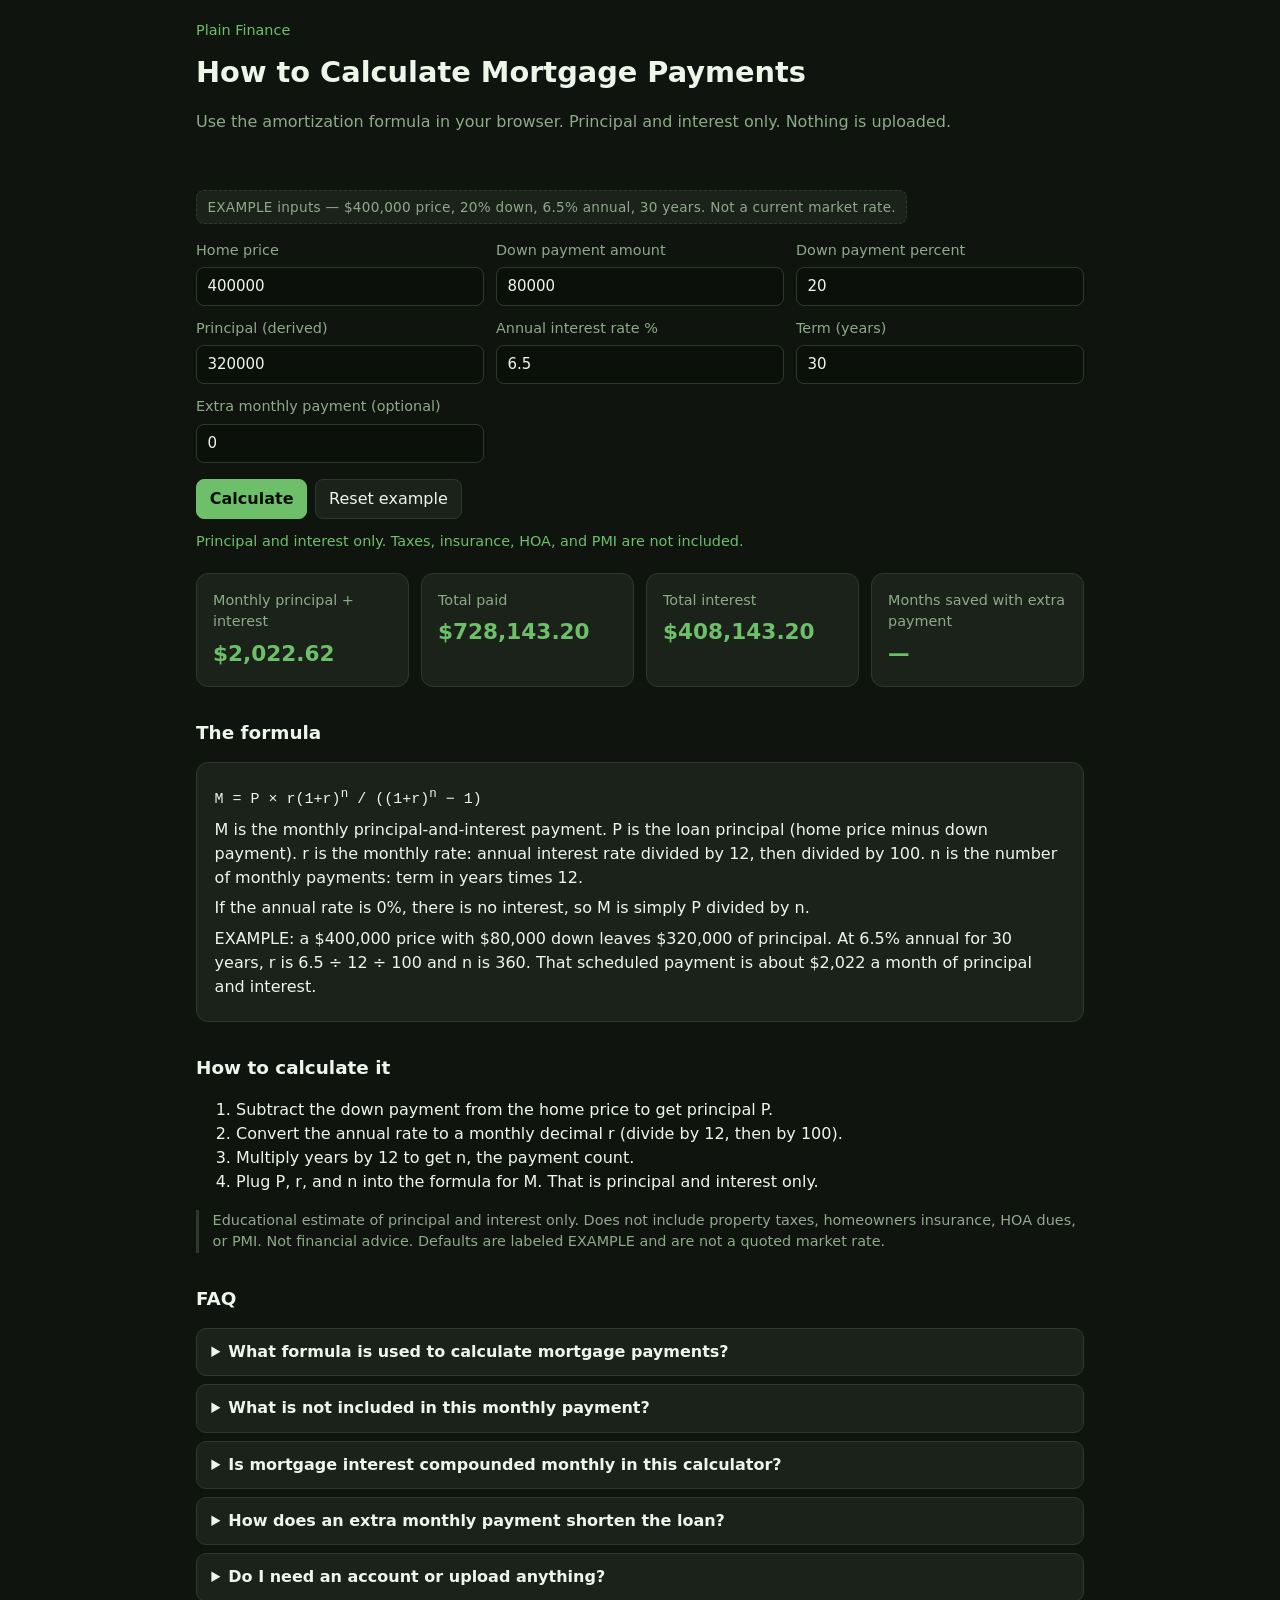
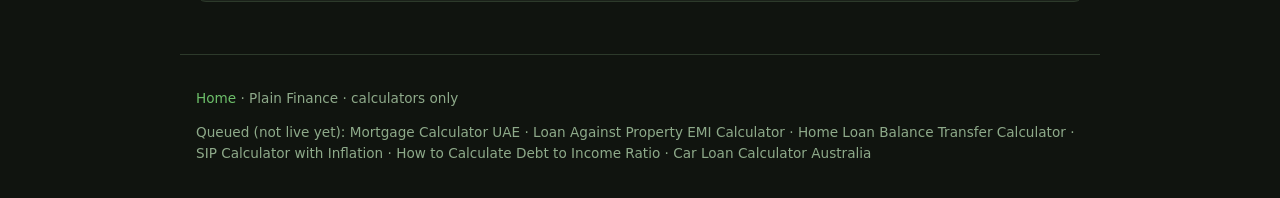
==== how-to-calculate-mortgage-payments/index.html @ 142dbcc0 "Add how to calculate mortgage payments." ====
<!DOCTYPE html>
<html lang="en">
<head>
  <meta charset="utf-8">
  <meta name="viewport" content="width=device-width, initial-scale=1">
  <title>How to Calculate Mortgage Payments — Formula &amp; Calculator</title>
  <meta name="description" content="How to calculate mortgage payments with the standard amortization formula. Enter price, down payment, rate, and term. Principal and interest only. Runs in your browser.">
  <link rel="canonical" href="https://plain-finance.github.io/how-to-calculate-mortgage-payments/">
  <link rel="stylesheet" href="../assets/style.css">
  <script type="application/ld+json">
  {
    "@context": "https://schema.org",
    "@type": "FAQPage",
    "mainEntity": [
      {
        "@type": "Question",
        "name": "What formula is used to calculate mortgage payments?",
        "acceptedAnswer": {"@type": "Answer", "text": "The standard amortization formula is M = P × r(1+r)^n / ((1+r)^n − 1). P is principal, r is the monthly rate (annual rate divided by 12 then by 100), and n is the number of months (years × 12). If the rate is 0%, M is P divided by n."}
      },
      {
        "@type": "Question",
        "name": "What is not included in this monthly payment?",
        "acceptedAnswer": {"@type": "Answer", "text": "This is principal and interest only. It does not include property taxes, homeowners insurance, HOA dues, or PMI. Those extra costs are often escrowed with a real mortgage payment."}
      },
      {
        "@type": "Question",
        "name": "Is mortgage interest compounded monthly in this calculator?",
        "acceptedAnswer": {"@type": "Answer", "text": "Yes. The annual rate is converted to a monthly rate and applied once per month, which is the usual fixed-rate amortization schedule. It is not daily compounding and not a quoted APR with fees."}
      },
      {
        "@type": "Question",
        "name": "How does an extra monthly payment shorten the loan?",
        "acceptedAnswer": {"@type": "Answer", "text": "Any extra amount above the scheduled principal-and-interest payment goes to principal. That lowers the balance faster, so fewer months of interest accrue. This page reports months saved versus the original term."}
      },
      {
        "@type": "Question",
        "name": "Do I need an account or upload anything?",
        "acceptedAnswer": {"@type": "Answer", "text": "No. The calculator runs in your browser with JavaScript. Nothing is uploaded and there is no account."}
      }
    ]
  }
  </script>
</head>
<body>
  <header>
    <nav>
      <a href="../">Plain Finance</a>
    </nav>
    <h1>How to Calculate Mortgage Payments</h1>
    <p class="lede">Use the amortization formula in your browser. Principal and interest only. Nothing is uploaded.</p>
  </header>
  <main>
    <p class="example-label">EXAMPLE inputs — $400,000 price, 20% down, 6.5% annual, 30 years. Not a current market rate.</p>
    <form id="calc" novalidate>
      <div class="fields">
        <label class="field stacked">Home price
          <input id="price" name="price" type="number" min="0" step="1" value="400000" inputmode="decimal">
        </label>
        <label class="field stacked">Down payment amount
          <input id="downAmount" name="downAmount" type="number" min="0" step="1" value="80000" inputmode="decimal">
        </label>
        <label class="field stacked">Down payment percent
          <input id="downPercent" name="downPercent" type="number" min="0" max="100" step="0.01" value="20" inputmode="decimal">
        </label>
        <label class="field stacked">Principal (derived)
          <input id="principal" name="principal" type="number" min="0" step="1" value="320000" inputmode="decimal">
        </label>
        <label class="field stacked">Annual interest rate %
          <input id="rate" name="rate" type="number" min="0" step="0.001" value="6.5" inputmode="decimal">
        </label>
        <label class="field stacked">Term (years)
          <input id="years" name="years" type="number" min="1" max="50" step="1" value="30" inputmode="numeric">
        </label>
        <label class="field stacked">Extra monthly payment (optional)
          <input id="extra" name="extra" type="number" min="0" step="1" value="0" inputmode="decimal">
        </label>
      </div>
      <div class="toolbar">
        <button class="primary" type="submit">Calculate</button>
        <button type="button" id="reset">Reset example</button>
      </div>
    </form>
    <p class="status" id="status">EXAMPLE loaded. Calculate to see principal and interest.</p>
    <div class="results" id="results" hidden>
      <div class="card">
        <p>Monthly principal + interest</p>
        <strong id="outMonthly">—</strong>
      </div>
      <div class="card">
        <p>Total paid</p>
        <strong id="outTotal">—</strong>
      </div>
      <div class="card">
        <p>Total interest</p>
        <strong id="outInterest">—</strong>
      </div>
      <div class="card" id="savedCard" hidden>
        <p>Months saved with extra payment</p>
        <strong id="outSaved">—</strong>
      </div>
    </div>
    <section>
      <h2>The formula</h2>
      <div class="formula">
        <p class="eq">M = P × r(1+r)<sup>n</sup> / ((1+r)<sup>n</sup> − 1)</p>
        <p>M is the monthly principal-and-interest payment. P is the loan principal (home price minus down payment). r is the monthly rate: annual interest rate divided by 12, then divided by 100. n is the number of monthly payments: term in years times 12.</p>
        <p>If the annual rate is 0%, there is no interest, so M is simply P divided by n.</p>
        <p>EXAMPLE: a $400,000 price with $80,000 down leaves $320,000 of principal. At 6.5% annual for 30 years, r is 6.5 ÷ 12 ÷ 100 and n is 360. That scheduled payment is about $2,022 a month of principal and interest.</p>
      </div>
    </section>
    <section>
      <h2>How to calculate it</h2>
      <ol>
        <li>Subtract the down payment from the home price to get principal P.</li>
        <li>Convert the annual rate to a monthly decimal r (divide by 12, then by 100).</li>
        <li>Multiply years by 12 to get n, the payment count.</li>
        <li>Plug P, r, and n into the formula for M. That is principal and interest only.</li>
      </ol>
      <p class="disclaimer">Educational estimate of principal and interest only. Does not include property taxes, homeowners insurance, HOA dues, or PMI. Not financial advice. Defaults are labeled EXAMPLE and are not a quoted market rate.</p>
    </section>
    <section class="faq">
      <h2>FAQ</h2>
      <details>
        <summary>What formula is used to calculate mortgage payments?</summary>
        <p>The standard amortization formula is M = P × r(1+r)^n / ((1+r)^n − 1). P is principal, r is the monthly rate (annual rate divided by 12 then by 100), and n is the number of months (years × 12). If the rate is 0%, M is P divided by n.</p>
      </details>
      <details>
        <summary>What is not included in this monthly payment?</summary>
        <p>This is principal and interest only. It does not include property taxes, homeowners insurance, HOA dues, or PMI. Those extra costs are often escrowed with a real mortgage payment.</p>
      </details>
      <details>
        <summary>Is mortgage interest compounded monthly in this calculator?</summary>
        <p>Yes. The annual rate is converted to a monthly rate and applied once per month, which is the usual fixed-rate amortization schedule. It is not daily compounding and not a quoted APR with fees.</p>
      </details>
      <details>
        <summary>How does an extra monthly payment shorten the loan?</summary>
        <p>Any extra amount above the scheduled principal-and-interest payment goes to principal. That lowers the balance faster, so fewer months of interest accrue. This page reports months saved versus the original term.</p>
      </details>
      <details>
        <summary>Do I need an account or upload anything?</summary>
        <p>No. The calculator runs in your browser with JavaScript. Nothing is uploaded and there is no account.</p>
      </details>
    </section>
  </main>
  <footer>
    <p><a href="../">Home</a> · Plain Finance · calculators only</p>
    <p class="queued">Queued (not live yet): Mortgage Calculator UAE · Loan Against Property EMI Calculator · Home Loan Balance Transfer Calculator · SIP Calculator with Inflation · How to Calculate Debt to Income Ratio · Car Loan Calculator Australia</p>
  </footer>
  <script>
    const $ = (id) => document.getElementById(id);
    const price = $("price");
    const downAmount = $("downAmount");
    const downPercent = $("downPercent");
    const principal = $("principal");
    const rate = $("rate");
    const years = $("years");
    const extra = $("extra");
    const status = $("status");
    const results = $("results");
    const savedCard = $("savedCard");
    let syncing = false;

    function num(el) {
      const v = parseFloat(el.value);
      return Number.isFinite(v) ? v : NaN;
    }
    function roundCents(x) {
      return Math.round(x * 100) / 100;
    }
    function money(x) {
      return x.toLocaleString("en-US", { style: "currency", currency: "USD" });
    }
    function setStatus(msg, kind) {
      status.textContent = msg;
      status.className = "status" + (kind ? " " + kind : "");
    }
    function scheduledPayment(P, annualRate, n) {
      const r = annualRate / 12 / 100;
      if (r === 0) return roundCents(P / n);
      const factor = Math.pow(1 + r, n);
      return roundCents(P * r * factor / (factor - 1));
    }
    function simulate(P, annualRate, n, monthly, extraPay) {
      const r = annualRate / 12 / 100;
      const pay = monthly + extraPay;
      if (r > 0 && pay <= P * r) return null;
      let bal = P;
      let months = 0;
      let totalPaid = 0;
      const cap = n + 1;
      while (bal > 0.005 && months < cap) {
        const interest = r === 0 ? 0 : bal * r;
        const principalPay = pay - interest;
        if (principalPay >= bal) {
          totalPaid += bal + interest;
          months += 1;
          bal = 0;
          break;
        }
        if (principalPay <= 0) return null;
        bal -= principalPay;
        totalPaid += pay;
        months += 1;
      }
      return { months: months, totalPaid: roundCents(totalPaid) };
    }
    function syncFrom(source) {
      if (syncing) return;
      syncing = true;
      const p = num(price);
      if (!(p >= 0)) { syncing = false; return; }
      if (source === "percent") {
        const pct = num(downPercent);
        if (pct >= 0) {
          downAmount.value = p ? roundCents(p * pct / 100) : 0;
        }
      } else if (source === "amount") {
        const amt = num(downAmount);
        if (amt >= 0) {
          downPercent.value = p ? roundCents((amt / p) * 100) : 0;
        }
      } else if (source === "principal") {
        const prin = num(principal);
        if (prin >= 0) {
          downAmount.value = roundCents(p - prin);
          downPercent.value = p ? roundCents(((p - prin) / p) * 100) : 0;
        }
      } else if (source === "price") {
        const amt = num(downAmount);
        if (amt >= 0) {
          downPercent.value = p ? roundCents((amt / p) * 100) : 0;
        }
      }
      const amt = num(downAmount);
      if (p >= 0 && amt >= 0 && source !== "principal") {
        principal.value = roundCents(p - amt);
      }
      syncing = false;
    }
    function calculate() {
      const P = num(principal);
      const annual = num(rate);
      const y = num(years);
      const extraPay = num(extra) || 0;
      if (!(P > 0)) { setStatus("Principal must be greater than zero.", "bad"); results.hidden = true; return; }
      if (!(annual >= 0)) { setStatus("Annual rate must be zero or a positive percent.", "bad"); results.hidden = true; return; }
      if (!(y > 0)) { setStatus("Term must be at least one year.", "bad"); results.hidden = true; return; }
      if (extraPay < 0) { setStatus("Extra payment cannot be negative.", "bad"); results.hidden = true; return; }
      const n = Math.round(y * 12);
      const monthly = scheduledPayment(P, annual, n);
      let totalPaid;
      let months = n;
      if (extraPay > 0) {
        const sim = simulate(P, annual, n, monthly, extraPay);
        if (!sim) {
          setStatus("Payment does not cover monthly interest. Raise the payment or lower the rate.", "bad");
          results.hidden = true;
          return;
        }
        months = sim.months;
        totalPaid = sim.totalPaid;
      } else {
        totalPaid = roundCents(monthly * n);
      }
      const totalInterest = roundCents(totalPaid - P);
      $("outMonthly").textContent = money(monthly);
      $("outTotal").textContent = money(totalPaid);
      $("outInterest").textContent = money(totalInterest);
      if (extraPay > 0) {
        savedCard.hidden = false;
        $("outSaved").textContent = String(n - months);
      } else {
        savedCard.hidden = true;
      }
      results.hidden = false;
      setStatus("Principal and interest only. Taxes, insurance, HOA, and PMI are not included.", "ok");
    }
    ["price", "downAmount", "downPercent", "principal"].forEach((id) => {
      $(id).addEventListener("input", (e) => {
        const map = { price: "price", downAmount: "amount", downPercent: "percent", principal: "principal" };
        syncFrom(map[id]);
      });
    });
    $("calc").addEventListener("submit", (e) => { e.preventDefault(); calculate(); });
    $("reset").addEventListener("click", () => {
      price.value = "400000";
      downAmount.value = "80000";
      downPercent.value = "20";
      principal.value = "320000";
      rate.value = "6.5";
      years.value = "30";
      extra.value = "0";
      calculate();
      setStatus("EXAMPLE restored: $400,000 price, 20% down, 6.5% annual, 30 years.", "ok");
    });
    calculate();
  </script>
</body>
</html>
---- assets/style.css ----
:root { --bg:#10140f; --card:#1b221a; --ink:#eef6ea; --muted:#8eaa8a; --line:#2d3a2b; --acc:#6dbf6a; --ok:#6dbf6a; --bad:#e07a6a; --input:#0c100b; }
* { box-sizing: border-box; }
body { margin:0; font: 16px/1.5 ui-sans-serif, system-ui, sans-serif; background:var(--bg); color:var(--ink); }
header, main, footer { max-width: 920px; margin: 0 auto; padding: 1.25rem 1rem; }
h1 { font-size: 1.8rem; margin: .6rem 0 .35rem; }
.lede, footer, .muted { color: var(--muted); }
.grid { display:grid; grid-template-columns: repeat(auto-fill, minmax(220px,1fr)); gap:.75rem; margin: 1.25rem 0 2rem; }
.card { display:block; background:var(--card); border:1px solid var(--line); border-radius:12px; padding:1rem; color:var(--ink); text-decoration:none; }
.card:hover { border-color: var(--acc); }
.soon { opacity:.55; }
.card h2 { font-size:1.05rem; margin:0 0 .35rem; }
.card p { margin:0; color:var(--muted); font-size:.9rem; }
footer { font-size: .85rem; border-top:1px solid var(--line); }

header nav { font-size: .9rem; }
header nav a { color: var(--acc); text-decoration: none; margin-right: .9rem; }
.toolbar { display:flex; flex-wrap:wrap; gap:.5rem; align-items:center; margin: 0 0 .75rem; }
button { background: var(--card); color: var(--ink); border:1px solid var(--line); border-radius: 8px; padding: .45rem .8rem; cursor:pointer; font: inherit; }
button.primary { background: var(--acc); border-color: var(--acc); color:#071008; font-weight: 650; }
button:focus, input:focus, select:focus { outline: 2px solid var(--acc); outline-offset: 2px; }
label.field { display:flex; align-items:center; gap:.4rem; color:var(--muted); font-size:.9rem; }
label.field.stacked { flex-direction:column; align-items:stretch; gap:.35rem; }
.fields { display:grid; grid-template-columns: repeat(auto-fill, minmax(220px,1fr)); gap:.75rem; margin: 0 0 1rem; }
input, select { background:var(--input); color:var(--ink); border:1px solid var(--line); border-radius: 8px; padding: .5rem .65rem; font: 15px/1.4 ui-sans-serif, system-ui, sans-serif; width:100%; }
.status { min-height: 1.4em; font-size: .9rem; color: var(--muted); margin: .5rem 0 1.25rem; }
.status.ok { color: var(--ok); }
.status.bad { color: var(--bad); }
section { margin: 2rem 0; }
h2 { font-size: 1.15rem; }
.faq details { background: var(--card); border:1px solid var(--line); border-radius: 10px; padding: .7rem .9rem; margin: .5rem 0; }
.faq details summary { cursor:pointer; font-weight: 600; }
.faq details p { margin: .5rem 0 0; color: var(--muted); }
.example-label { display:inline-block; background:var(--card); border:1px dashed var(--line); color:var(--muted); font-size:.85rem; padding:.35rem .65rem; border-radius:8px; margin: 0 0 1rem; letter-spacing:.02em; }
.results { display:grid; grid-template-columns: repeat(auto-fill, minmax(180px,1fr)); gap:.75rem; margin: 1rem 0 1.25rem; }
.results .card strong { display:block; font-size:1.35rem; color:var(--acc); margin-top:.3rem; }
.formula { background:var(--card); border:1px solid var(--line); border-radius:12px; padding:1rem 1.1rem; }
.formula p { margin: .4rem 0; }
.formula .eq { font: 15px/1.55 ui-monospace, SFMono-Regular, Menlo, Consolas, monospace; color:var(--ink); overflow-x:auto; }
.disclaimer { color: var(--muted); font-size:.9rem; border-left:3px solid var(--line); padding-left:.85rem; }
.queued { color: var(--muted); }
footer a { color: var(--acc); text-decoration: none; }
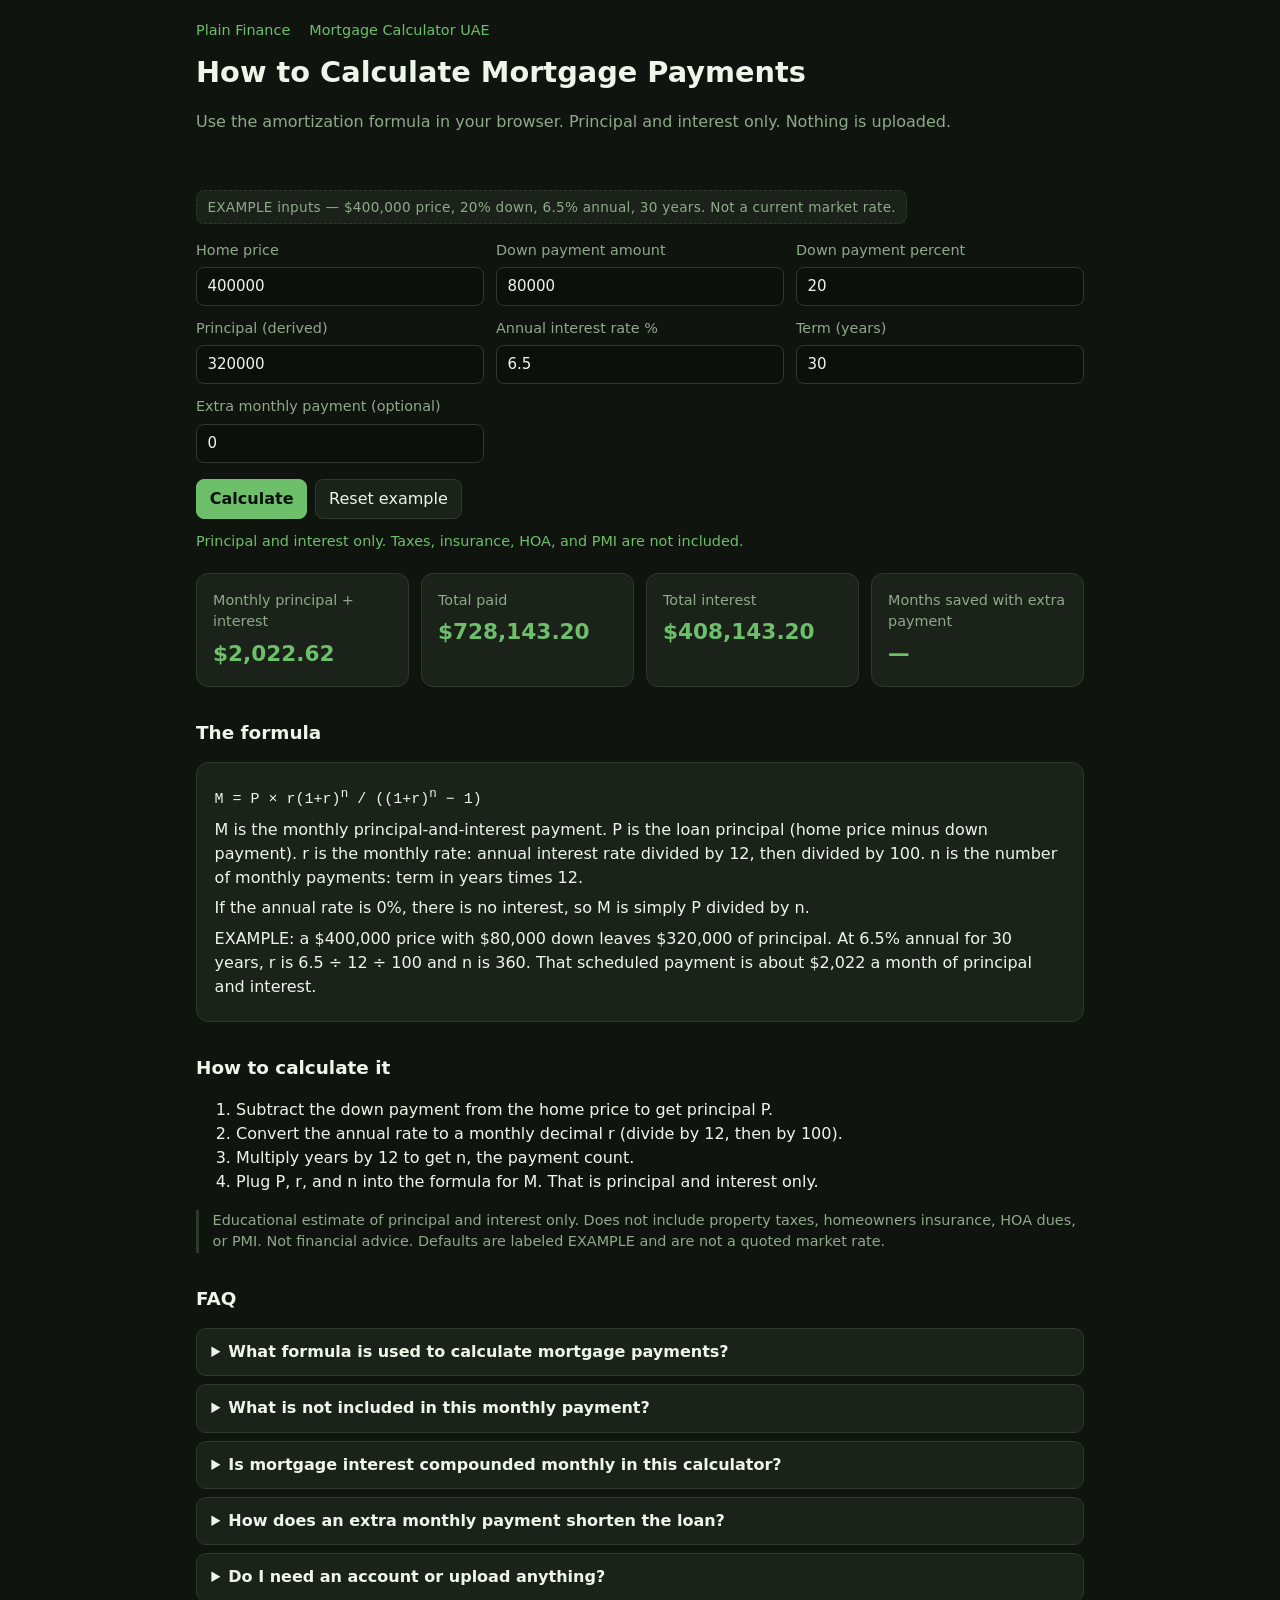
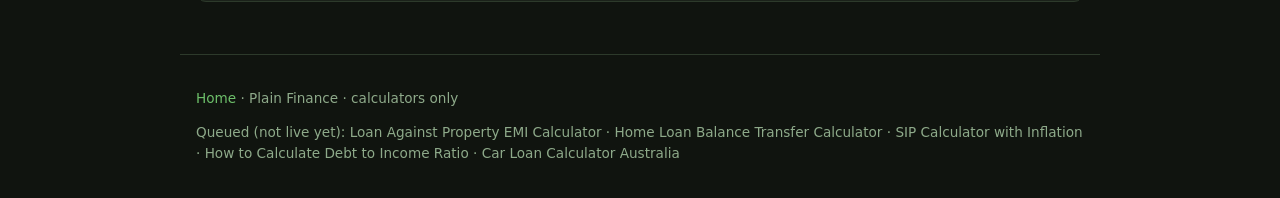
==== commit 3e997db2: "Add UAE mortgage calculator." ====
--- a/how-to-calculate-mortgage-payments/index.html
+++ b/how-to-calculate-mortgage-payments/index.html
@@ -45,6 +45,7 @@
   <header>
     <nav>
       <a href="../">Plain Finance</a>
+      <a href="../mortgage-calculator-uae/">Mortgage Calculator UAE</a>
     </nav>
     <h1>How to Calculate Mortgage Payments</h1>
     <p class="lede">Use the amortization formula in your browser. Principal and interest only. Nothing is uploaded.</p>
@@ -144,7 +145,7 @@
   </main>
   <footer>
     <p><a href="../">Home</a> · Plain Finance · calculators only</p>
-    <p class="queued">Queued (not live yet): Mortgage Calculator UAE · Loan Against Property EMI Calculator · Home Loan Balance Transfer Calculator · SIP Calculator with Inflation · How to Calculate Debt to Income Ratio · Car Loan Calculator Australia</p>
+    <p class="queued">Queued (not live yet): Loan Against Property EMI Calculator · Home Loan Balance Transfer Calculator · SIP Calculator with Inflation · How to Calculate Debt to Income Ratio · Car Loan Calculator Australia</p>
   </footer>
   <script>
     const $ = (id) => document.getElementById(id);
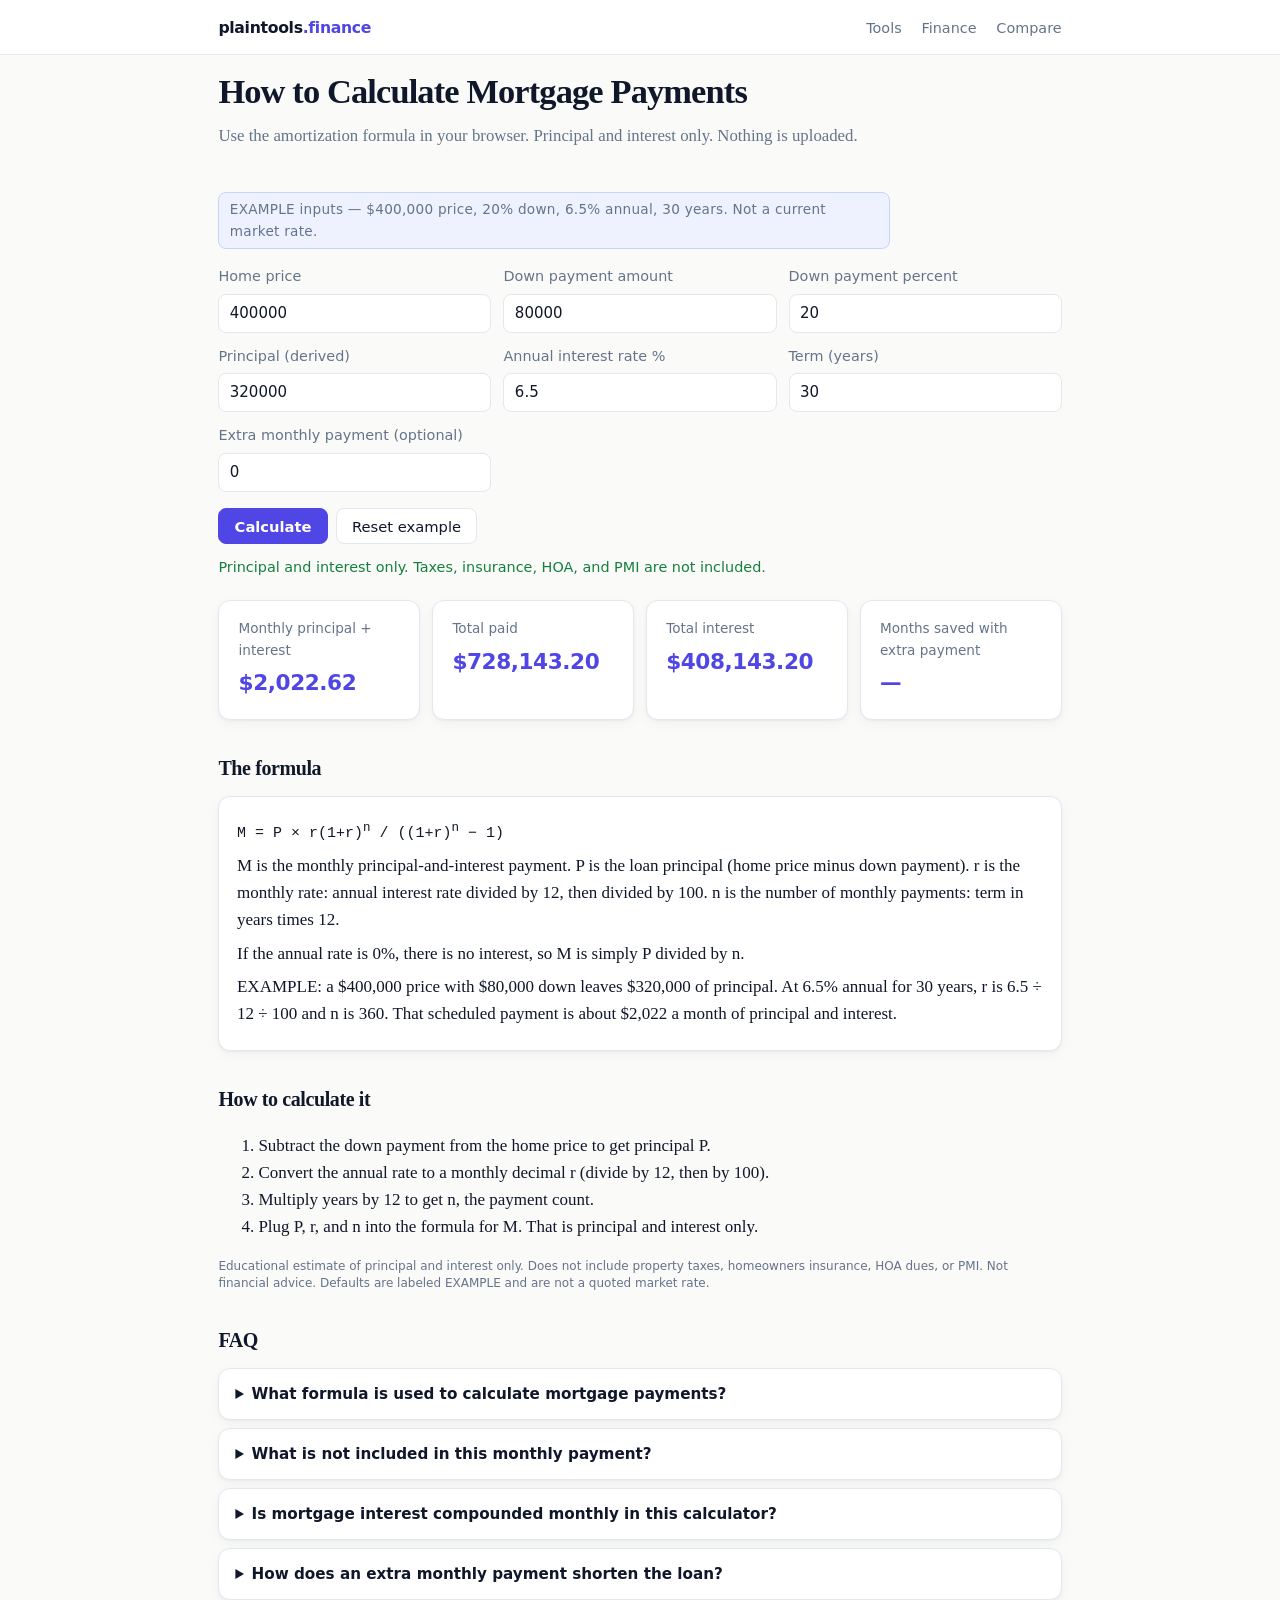
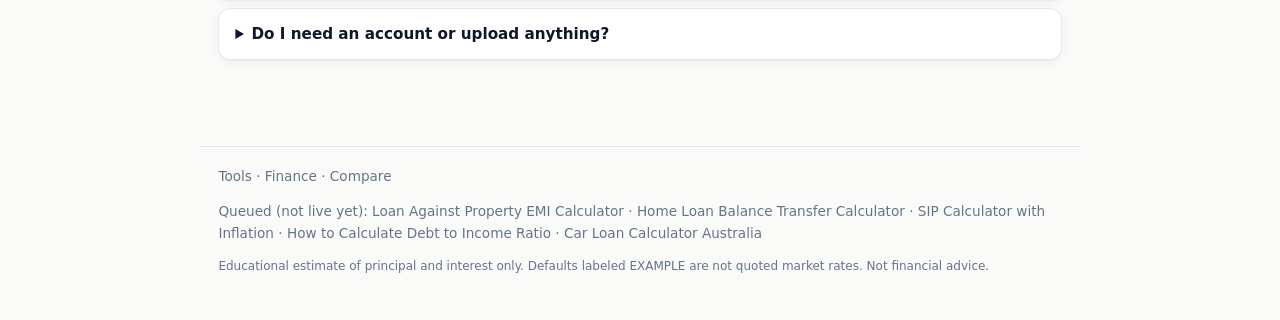
==== commit 50782ac2: "Match umbrella theme to Compare (light editorial)" ====
--- a/how-to-calculate-mortgage-payments/index.html
+++ b/how-to-calculate-mortgage-payments/index.html
@@ -5,8 +5,8 @@
   <meta name="viewport" content="width=device-width, initial-scale=1">
   <title>How to Calculate Mortgage Payments — Formula &amp; Calculator</title>
   <meta name="description" content="How to calculate mortgage payments with the standard amortization formula. Enter price, down payment, rate, and term. Principal and interest only. Runs in your browser.">
-  <link rel="canonical" href="https://plain-finance.github.io/how-to-calculate-mortgage-payments/">
-  <link rel="stylesheet" href="../assets/style.css">
+  <link rel="canonical" href="https://finance.plaintools.vip/how-to-calculate-mortgage-payments/">
+  <link rel="stylesheet" href="/assets/style.css">
   <script type="application/ld+json">
   {
     "@context": "https://schema.org",
@@ -42,11 +42,17 @@
   </script>
 </head>
 <body>
+  <div class="site-top">
+    <div class="site-top-inner">
+      <a class="brand" href="/">plaintools<span>.finance</span></a>
+      <nav class="nav">
+        <a href="https://plaintools.vip/">Tools</a>
+        <a href="/">Finance</a>
+        <a href="https://compare.plaintools.vip/">Compare</a>
+      </nav>
+    </div>
+  </div>
   <header>
-    <nav>
-      <a href="../">Plain Finance</a>
-      <a href="../mortgage-calculator-uae/">Mortgage Calculator UAE</a>
-    </nav>
     <h1>How to Calculate Mortgage Payments</h1>
     <p class="lede">Use the amortization formula in your browser. Principal and interest only. Nothing is uploaded.</p>
   </header>
@@ -144,8 +150,11 @@
     </section>
   </main>
   <footer>
-    <p><a href="../">Home</a> · Plain Finance · calculators only</p>
+    <a href="https://plaintools.vip/">Tools</a> ·
+    <a href="/">Finance</a> ·
+    <a href="https://compare.plaintools.vip/">Compare</a>
     <p class="queued">Queued (not live yet): Loan Against Property EMI Calculator · Home Loan Balance Transfer Calculator · SIP Calculator with Inflation · How to Calculate Debt to Income Ratio · Car Loan Calculator Australia</p>
+    <p class="disclosure">Educational estimate of principal and interest only. Defaults labeled EXAMPLE are not quoted market rates. Not financial advice.</p>
   </footer>
   <script>
     const $ = (id) => document.getElementById(id);
--- a/assets/style.css
+++ b/assets/style.css
@@ -1,41 +1,440 @@
-:root { --bg:#10140f; --card:#1b221a; --ink:#eef6ea; --muted:#8eaa8a; --line:#2d3a2b; --acc:#6dbf6a; --ok:#6dbf6a; --bad:#e07a6a; --input:#0c100b; }
+:root {
+  --bg: #fafaf9;
+  --card: #ffffff;
+  --ink: #0f172a;
+  --muted: #64748b;
+  --line: #e2e8f0;
+  --acc: #4f46e5;
+  --acc-ink: #ffffff;
+  --acc-soft: #eef2ff;
+  --acc-border: #c7d2fe;
+  --ok: #15803d;
+  --bad: #b91c1c;
+  --input: #ffffff;
+  --shadow: 0 1px 2px rgba(15, 23, 42, 0.04), 0 4px 12px rgba(15, 23, 42, 0.04);
+  --radius: 12px;
+  --max: 880px;
+  --sans: ui-sans-serif, system-ui, -apple-system, Segoe UI, Roboto, sans-serif;
+}
+
 * { box-sizing: border-box; }
-body { margin:0; font: 16px/1.5 ui-sans-serif, system-ui, sans-serif; background:var(--bg); color:var(--ink); }
-header, main, footer { max-width: 920px; margin: 0 auto; padding: 1.25rem 1rem; }
-h1 { font-size: 1.8rem; margin: .6rem 0 .35rem; }
-.lede, footer, .muted { color: var(--muted); }
-.grid { display:grid; grid-template-columns: repeat(auto-fill, minmax(220px,1fr)); gap:.75rem; margin: 1.25rem 0 2rem; }
-.card { display:block; background:var(--card); border:1px solid var(--line); border-radius:12px; padding:1rem; color:var(--ink); text-decoration:none; }
-.card:hover { border-color: var(--acc); }
-.soon { opacity:.55; }
-.card h2 { font-size:1.05rem; margin:0 0 .35rem; }
-.card p { margin:0; color:var(--muted); font-size:.9rem; }
-footer { font-size: .85rem; border-top:1px solid var(--line); }
-
-header nav { font-size: .9rem; }
-header nav a { color: var(--acc); text-decoration: none; margin-right: .9rem; }
-.toolbar { display:flex; flex-wrap:wrap; gap:.5rem; align-items:center; margin: 0 0 .75rem; }
-button { background: var(--card); color: var(--ink); border:1px solid var(--line); border-radius: 8px; padding: .45rem .8rem; cursor:pointer; font: inherit; }
-button.primary { background: var(--acc); border-color: var(--acc); color:#071008; font-weight: 650; }
-button:focus, input:focus, select:focus { outline: 2px solid var(--acc); outline-offset: 2px; }
-label.field { display:flex; align-items:center; gap:.4rem; color:var(--muted); font-size:.9rem; }
-label.field.stacked { flex-direction:column; align-items:stretch; gap:.35rem; }
-.fields { display:grid; grid-template-columns: repeat(auto-fill, minmax(220px,1fr)); gap:.75rem; margin: 0 0 1rem; }
-input, select { background:var(--input); color:var(--ink); border:1px solid var(--line); border-radius: 8px; padding: .5rem .65rem; font: 15px/1.4 ui-sans-serif, system-ui, sans-serif; width:100%; }
-.status { min-height: 1.4em; font-size: .9rem; color: var(--muted); margin: .5rem 0 1.25rem; }
+html { scroll-behavior: smooth; }
+
+body {
+  margin: 0;
+  font: 17px/1.6 "Iowan Old Style", "Palatino Linotype", Palatino, Georgia, "Times New Roman", serif;
+  background: var(--bg);
+  color: var(--ink);
+  -webkit-font-smoothing: antialiased;
+}
+
+a { color: var(--acc); }
+a:hover { color: #3730a3; }
+
+.site-top {
+  position: sticky;
+  top: 0;
+  z-index: 40;
+  background: rgba(255, 255, 255, 0.95);
+  backdrop-filter: blur(8px);
+  border-bottom: 1px solid var(--line);
+}
+
+.site-top-inner,
+header,
+main,
+footer,
+.wrap {
+  max-width: var(--max);
+  margin: 0 auto;
+  padding: 0.85rem 1.15rem;
+}
+
+.site-top-inner {
+  display: flex;
+  gap: 1rem;
+  align-items: center;
+  justify-content: space-between;
+}
+
+.brand {
+  font-family: var(--sans);
+  font-weight: 700;
+  color: var(--ink);
+  text-decoration: none;
+  letter-spacing: -0.02em;
+  font-size: 0.98rem;
+}
+.brand span { color: var(--acc); }
+
+.nav {
+  font-family: var(--sans);
+}
+.nav a {
+  color: var(--muted);
+  text-decoration: none;
+  margin-left: 0.9rem;
+  font-size: 0.9rem;
+  font-weight: 500;
+}
+.nav a:hover { color: var(--ink); }
+
+.hero {
+  display: block;
+  padding: 1.75rem 0 0.5rem;
+  max-width: 40rem;
+}
+
+.kicker {
+  font-family: var(--sans);
+  color: var(--muted);
+  font-size: 0.82rem;
+  font-weight: 600;
+  letter-spacing: 0.04em;
+  text-transform: uppercase;
+  margin: 0 0 0.5rem;
+}
+
+h1 {
+  font-size: clamp(1.65rem, 3.2vw, 2.15rem);
+  line-height: 1.2;
+  margin: 0.15rem 0 0.65rem;
+  letter-spacing: -0.025em;
+  font-weight: 700;
+}
+
+.lede {
+  color: var(--muted);
+  margin: 0 0 1rem;
+  font-size: 1.05rem;
+  line-height: 1.55;
+}
+
+.muted { color: var(--muted); }
+
+.disclosure {
+  font-family: var(--sans);
+  background: transparent;
+  border: none;
+  color: var(--muted);
+  border-radius: 0;
+  padding: 0;
+  font-size: 0.75rem;
+  line-height: 1.45;
+  margin: 0.85rem 0 0;
+  max-width: 52rem;
+}
+.disclosure strong { font-weight: 600; color: var(--muted); }
+
+h2 {
+  font-size: 1.25rem;
+  margin: 2rem 0 0.75rem;
+  letter-spacing: -0.02em;
+  font-weight: 700;
+}
+
+main > p,
+main > ul,
+main > ol {
+  max-width: 42rem;
+}
+
+main > ul,
+main > ol {
+  padding-left: 1.25rem;
+  color: var(--ink);
+}
+main > ul li,
+main > ol li { margin: 0.35rem 0; }
+
+section { margin: 2rem 0; }
+
+.grid {
+  display: grid;
+  grid-template-columns: repeat(auto-fill, minmax(220px, 1fr));
+  gap: 0.85rem;
+  margin: 1.25rem 0 2rem;
+}
+
+.card {
+  display: block;
+  background: var(--card);
+  border: 1px solid var(--line);
+  border-radius: var(--radius);
+  box-shadow: var(--shadow);
+  padding: 1.1rem 1.2rem;
+  color: var(--ink);
+  text-decoration: none;
+  margin: 0;
+  transition: border-color 0.15s ease;
+}
+.card:hover { border-color: var(--acc-border); }
+.card h2 {
+  margin: 0.1rem 0 0.35rem;
+  font-size: 1.15rem;
+  font-family: var(--sans);
+}
+.card a {
+  text-decoration: none;
+  color: var(--ink);
+}
+.card a:hover { color: var(--acc); }
+.card p {
+  margin: 0;
+  color: var(--muted);
+  font-size: 0.9rem;
+  font-family: var(--sans);
+}
+
+.soon { opacity: 0.55; }
+.soon.card { cursor: default; }
+
+.note {
+  color: var(--muted);
+  font-size: 0.9rem;
+  font-family: var(--sans);
+}
+
+/* Calculator UI */
+.toolbar {
+  display: flex;
+  flex-wrap: wrap;
+  gap: 0.5rem;
+  align-items: center;
+  margin: 0 0 0.75rem;
+  font-family: var(--sans);
+}
+
+button {
+  font-family: var(--sans);
+  background: var(--card);
+  color: var(--ink);
+  border: 1px solid var(--line);
+  border-radius: 8px;
+  padding: 0.55rem 0.95rem;
+  cursor: pointer;
+  font-size: 0.92rem;
+  font-weight: 500;
+}
+button.primary {
+  background: var(--acc);
+  border-color: var(--acc);
+  color: var(--acc-ink);
+  font-weight: 600;
+}
+button.primary:hover { background: #4338ca; border-color: #4338ca; }
+button:hover:not(.primary) { background: #f8fafc; border-color: #cbd5e1; }
+button:focus,
+input:focus,
+select:focus {
+  outline: 2px solid var(--acc);
+  outline-offset: 2px;
+}
+
+label.field {
+  display: flex;
+  align-items: center;
+  gap: 0.4rem;
+  color: var(--muted);
+  font-size: 0.9rem;
+  font-family: var(--sans);
+}
+label.field.stacked {
+  flex-direction: column;
+  align-items: stretch;
+  gap: 0.35rem;
+}
+
+.fields {
+  display: grid;
+  grid-template-columns: repeat(auto-fill, minmax(220px, 1fr));
+  gap: 0.75rem;
+  margin: 0 0 1rem;
+}
+
+input,
+select {
+  background: var(--input);
+  color: var(--ink);
+  border: 1px solid var(--line);
+  border-radius: 8px;
+  padding: 0.5rem 0.65rem;
+  font: 15px/1.4 var(--sans);
+  width: 100%;
+}
+
+.status {
+  min-height: 1.4em;
+  font-size: 0.9rem;
+  color: var(--muted);
+  margin: 0.5rem 0 1.25rem;
+  font-family: var(--sans);
+}
 .status.ok { color: var(--ok); }
 .status.bad { color: var(--bad); }
-section { margin: 2rem 0; }
-h2 { font-size: 1.15rem; }
-.faq details { background: var(--card); border:1px solid var(--line); border-radius: 10px; padding: .7rem .9rem; margin: .5rem 0; }
-.faq details summary { cursor:pointer; font-weight: 600; }
-.faq details p { margin: .5rem 0 0; color: var(--muted); }
-.example-label { display:inline-block; background:var(--card); border:1px dashed var(--line); color:var(--muted); font-size:.85rem; padding:.35rem .65rem; border-radius:8px; margin: 0 0 1rem; letter-spacing:.02em; }
-.results { display:grid; grid-template-columns: repeat(auto-fill, minmax(180px,1fr)); gap:.75rem; margin: 1rem 0 1.25rem; }
-.results .card strong { display:block; font-size:1.35rem; color:var(--acc); margin-top:.3rem; }
-.formula { background:var(--card); border:1px solid var(--line); border-radius:12px; padding:1rem 1.1rem; }
-.formula p { margin: .4rem 0; }
-.formula .eq { font: 15px/1.55 ui-monospace, SFMono-Regular, Menlo, Consolas, monospace; color:var(--ink); overflow-x:auto; }
-.disclaimer { color: var(--muted); font-size:.9rem; border-left:3px solid var(--line); padding-left:.85rem; }
-.queued { color: var(--muted); }
-footer a { color: var(--acc); text-decoration: none; }
+
+.faq details {
+  background: var(--card);
+  border: 1px solid var(--line);
+  border-radius: var(--radius);
+  box-shadow: var(--shadow);
+  padding: 0.8rem 1rem;
+  margin: 0.5rem 0;
+  font-family: var(--sans);
+}
+.faq details summary {
+  cursor: pointer;
+  font-weight: 600;
+  font-size: 0.95rem;
+}
+.faq details p {
+  margin: 0.55rem 0 0;
+  color: var(--muted);
+  font-size: 0.92rem;
+  line-height: 1.5;
+}
+
+.example-label {
+  display: inline-block;
+  background: var(--acc-soft);
+  border: 1px solid var(--acc-border);
+  color: var(--muted);
+  font-size: 0.85rem;
+  font-family: var(--sans);
+  padding: 0.35rem 0.65rem;
+  border-radius: 8px;
+  margin: 0 0 1rem;
+  letter-spacing: 0.02em;
+}
+
+.results {
+  display: grid;
+  grid-template-columns: repeat(auto-fill, minmax(180px, 1fr));
+  gap: 0.75rem;
+  margin: 1rem 0 1.25rem;
+}
+.results .card strong {
+  display: block;
+  font-size: 1.35rem;
+  color: var(--acc);
+  margin-top: 0.3rem;
+  font-family: var(--sans);
+  letter-spacing: -0.02em;
+}
+.results .card p {
+  font-size: 0.85rem;
+}
+
+.formula {
+  background: var(--card);
+  border: 1px solid var(--line);
+  border-radius: var(--radius);
+  box-shadow: var(--shadow);
+  padding: 1rem 1.1rem;
+}
+.formula p { margin: 0.4rem 0; }
+.formula .eq {
+  font: 15px/1.55 ui-monospace, SFMono-Regular, Menlo, Consolas, monospace;
+  color: var(--ink);
+  overflow-x: auto;
+}
+
+.disclaimer {
+  font-family: var(--sans);
+  color: var(--muted);
+  font-size: 0.75rem;
+  line-height: 1.45;
+  border: none;
+  padding: 0;
+  margin: 0.85rem 0 0;
+  max-width: 52rem;
+}
+
+.queued {
+  color: var(--muted);
+  font-size: 0.85rem;
+  font-family: var(--sans);
+}
+
+table.ltv,
+table {
+  width: 100%;
+  border-collapse: separate;
+  border-spacing: 0;
+  background: var(--card);
+  border: 1px solid var(--line);
+  border-radius: var(--radius);
+  overflow: hidden;
+  font-family: var(--sans);
+  font-size: 0.9rem;
+  margin: 0.8rem 0 1rem;
+  box-shadow: var(--shadow);
+}
+table.ltv th,
+table.ltv td,
+th,
+td {
+  padding: 0.65rem 0.75rem;
+  border-bottom: 1px solid var(--line);
+  text-align: left;
+  vertical-align: top;
+}
+table.ltv th,
+th {
+  background: #f8fafc;
+  font-size: 0.75rem;
+  text-transform: uppercase;
+  letter-spacing: 0.04em;
+  color: var(--muted);
+  font-weight: 600;
+}
+table.ltv td { color: var(--ink); }
+table.ltv tr:last-child td,
+tr:last-child td { border-bottom: none; }
+
+.ltv-note { margin: 0.75rem 0 0; }
+
+.related {
+  display: flex;
+  flex-wrap: wrap;
+  gap: 0.75rem;
+}
+.related a,
+.related span {
+  background: var(--card);
+  border: 1px solid var(--line);
+  border-radius: 10px;
+  box-shadow: var(--shadow);
+  padding: 0.65rem 0.85rem;
+  font-family: var(--sans);
+  font-size: 0.9rem;
+  text-decoration: none;
+  color: var(--ink);
+}
+.related a:hover {
+  border-color: var(--acc-border);
+  color: var(--acc);
+}
+.related span.soon {
+  color: var(--muted);
+  opacity: 0.55;
+}
+
+footer {
+  max-width: var(--max);
+  margin: 2.5rem auto 1.5rem;
+  padding: 1.2rem 1.15rem;
+  color: var(--muted);
+  font-size: 0.85rem;
+  border-top: 1px solid var(--line);
+  font-family: var(--sans);
+}
+footer a {
+  color: var(--muted);
+  text-decoration: none;
+}
+footer a:hover { color: var(--ink); }
+
+@media (max-width: 640px) {
+  .nav a:nth-child(n+4) { display: none; }
+}
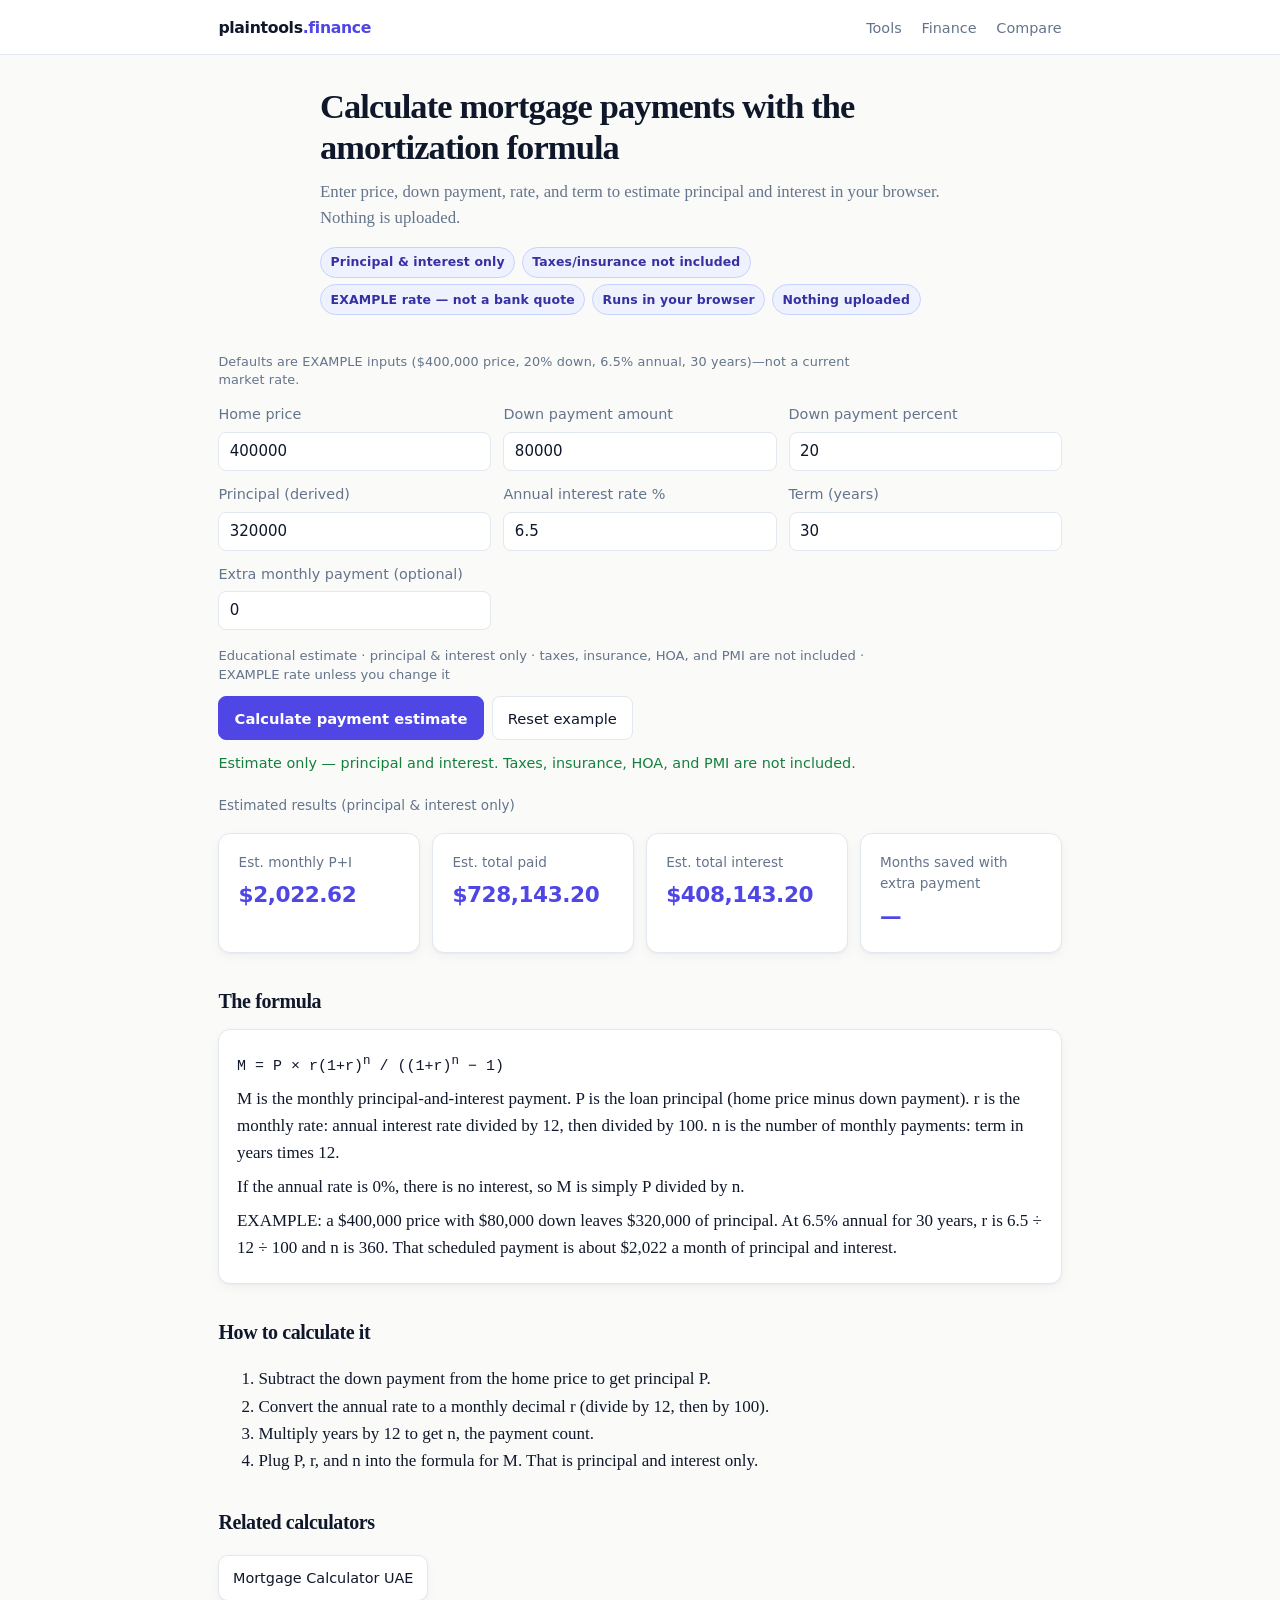
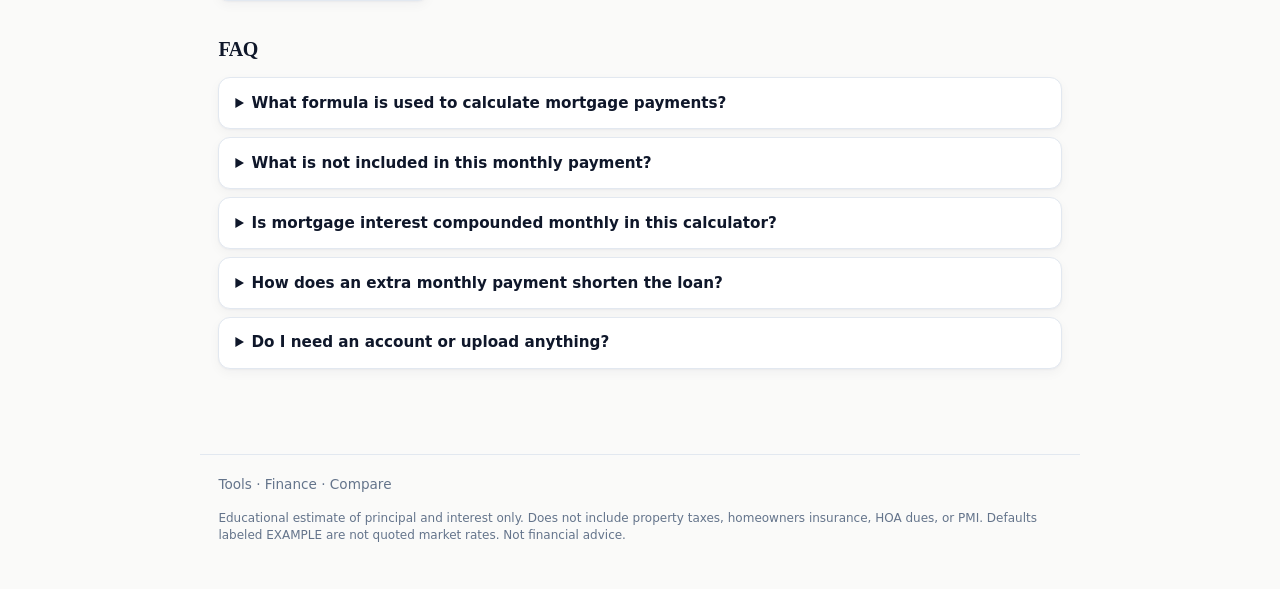
==== commit eda28158: "Apply landing-page skill CRO pass (honest trust chips, clearer heroes)" ====
--- a/how-to-calculate-mortgage-payments/index.html
+++ b/how-to-calculate-mortgage-payments/index.html
@@ -52,12 +52,19 @@
       </nav>
     </div>
   </div>
-  <header>
-    <h1>How to Calculate Mortgage Payments</h1>
-    <p class="lede">Use the amortization formula in your browser. Principal and interest only. Nothing is uploaded.</p>
+  <header class="hero">
+    <h1>Calculate mortgage payments with the amortization formula</h1>
+    <p class="lede">Enter price, down payment, rate, and term to estimate principal and interest in your browser. Nothing is uploaded.</p>
+    <ul class="chips" aria-label="Trust">
+      <li>Principal &amp; interest only</li>
+      <li>Taxes/insurance not included</li>
+      <li>EXAMPLE rate — not a bank quote</li>
+      <li>Runs in your browser</li>
+      <li>Nothing uploaded</li>
+    </ul>
   </header>
   <main>
-    <p class="example-label">EXAMPLE inputs — $400,000 price, 20% down, 6.5% annual, 30 years. Not a current market rate.</p>
+    <p class="example-label">Defaults are EXAMPLE inputs ($400,000 price, 20% down, 6.5% annual, 30 years)—not a current market rate.</p>
     <form id="calc" novalidate>
       <div class="fields">
         <label class="field stacked">Home price
@@ -82,23 +89,25 @@
           <input id="extra" name="extra" type="number" min="0" step="1" value="0" inputmode="decimal">
         </label>
       </div>
+      <p class="cta-note">Educational estimate · principal &amp; interest only · taxes, insurance, HOA, and PMI are not included · EXAMPLE rate unless you change it</p>
       <div class="toolbar">
-        <button class="primary" type="submit">Calculate</button>
+        <button class="primary" type="submit">Calculate payment estimate</button>
         <button type="button" id="reset">Reset example</button>
       </div>
     </form>
-    <p class="status" id="status">EXAMPLE loaded. Calculate to see principal and interest.</p>
+    <p class="status" id="status">EXAMPLE loaded. Calculate to see an estimated principal and interest payment.</p>
+    <p class="results-label" id="resultsLabel" hidden>Estimated results (principal &amp; interest only)</p>
     <div class="results" id="results" hidden>
       <div class="card">
-        <p>Monthly principal + interest</p>
+        <p>Est. monthly P+I</p>
         <strong id="outMonthly">—</strong>
       </div>
       <div class="card">
-        <p>Total paid</p>
+        <p>Est. total paid</p>
         <strong id="outTotal">—</strong>
       </div>
       <div class="card">
-        <p>Total interest</p>
+        <p>Est. total interest</p>
         <strong id="outInterest">—</strong>
       </div>
       <div class="card" id="savedCard" hidden>
@@ -123,7 +132,12 @@
         <li>Multiply years by 12 to get n, the payment count.</li>
         <li>Plug P, r, and n into the formula for M. That is principal and interest only.</li>
       </ol>
-      <p class="disclaimer">Educational estimate of principal and interest only. Does not include property taxes, homeowners insurance, HOA dues, or PMI. Not financial advice. Defaults are labeled EXAMPLE and are not a quoted market rate.</p>
+    </section>
+    <section>
+      <h2>Related calculators</h2>
+      <p class="related">
+        <a href="../mortgage-calculator-uae/">Mortgage Calculator UAE</a>
+      </p>
     </section>
     <section class="faq">
       <h2>FAQ</h2>
@@ -153,8 +167,7 @@
     <a href="https://plaintools.vip/">Tools</a> ·
     <a href="/">Finance</a> ·
     <a href="https://compare.plaintools.vip/">Compare</a>
-    <p class="queued">Queued (not live yet): Loan Against Property EMI Calculator · Home Loan Balance Transfer Calculator · SIP Calculator with Inflation · How to Calculate Debt to Income Ratio · Car Loan Calculator Australia</p>
-    <p class="disclosure">Educational estimate of principal and interest only. Defaults labeled EXAMPLE are not quoted market rates. Not financial advice.</p>
+    <p class="disclosure">Educational estimate of principal and interest only. Does not include property taxes, homeowners insurance, HOA dues, or PMI. Defaults labeled EXAMPLE are not quoted market rates. Not financial advice.</p>
   </footer>
   <script>
     const $ = (id) => document.getElementById(id);
@@ -252,10 +265,11 @@
       const annual = num(rate);
       const y = num(years);
       const extraPay = num(extra) || 0;
-      if (!(P > 0)) { setStatus("Principal must be greater than zero.", "bad"); results.hidden = true; return; }
-      if (!(annual >= 0)) { setStatus("Annual rate must be zero or a positive percent.", "bad"); results.hidden = true; return; }
-      if (!(y > 0)) { setStatus("Term must be at least one year.", "bad"); results.hidden = true; return; }
-      if (extraPay < 0) { setStatus("Extra payment cannot be negative.", "bad"); results.hidden = true; return; }
+      const resultsLabel = $("resultsLabel");
+      if (!(P > 0)) { setStatus("Principal must be greater than zero.", "bad"); results.hidden = true; if (resultsLabel) resultsLabel.hidden = true; return; }
+      if (!(annual >= 0)) { setStatus("Annual rate must be zero or a positive percent.", "bad"); results.hidden = true; if (resultsLabel) resultsLabel.hidden = true; return; }
+      if (!(y > 0)) { setStatus("Term must be at least one year.", "bad"); results.hidden = true; if (resultsLabel) resultsLabel.hidden = true; return; }
+      if (extraPay < 0) { setStatus("Extra payment cannot be negative.", "bad"); results.hidden = true; if (resultsLabel) resultsLabel.hidden = true; return; }
       const n = Math.round(y * 12);
       const monthly = scheduledPayment(P, annual, n);
       let totalPaid;
@@ -265,6 +279,7 @@
         if (!sim) {
           setStatus("Payment does not cover monthly interest. Raise the payment or lower the rate.", "bad");
           results.hidden = true;
+          if (resultsLabel) resultsLabel.hidden = true;
           return;
         }
         months = sim.months;
@@ -283,7 +298,8 @@
         savedCard.hidden = true;
       }
       results.hidden = false;
-      setStatus("Principal and interest only. Taxes, insurance, HOA, and PMI are not included.", "ok");
+      if (resultsLabel) resultsLabel.hidden = false;
+      setStatus("Estimate only — principal and interest. Taxes, insurance, HOA, and PMI are not included.", "ok");
     }
     ["price", "downAmount", "downPercent", "principal"].forEach((id) => {
       $(id).addEventListener("input", (e) => {
--- a/assets/style.css
+++ b/assets/style.css
@@ -214,6 +214,7 @@
   padding: 0.55rem 0.95rem;
   cursor: pointer;
   font-size: 0.92rem;
+  min-height: 44px;
   font-weight: 500;
 }
 button.primary {
@@ -295,16 +296,17 @@
 }
 
 .example-label {
-  display: inline-block;
-  background: var(--acc-soft);
-  border: 1px solid var(--acc-border);
-  color: var(--muted);
-  font-size: 0.85rem;
-  font-family: var(--sans);
-  padding: 0.35rem 0.65rem;
-  border-radius: 8px;
-  margin: 0 0 1rem;
-  letter-spacing: 0.02em;
+  display: block;
+  background: transparent;
+  border: none;
+  color: var(--muted);
+  font-size: 0.8rem;
+  font-family: var(--sans);
+  padding: 0;
+  margin: 0 0 0.85rem;
+  letter-spacing: 0.01em;
+  line-height: 1.45;
+  max-width: 42rem;
 }
 
 .results {
@@ -435,6 +437,94 @@
 }
 footer a:hover { color: var(--ink); }
 
+.hero-actions {
+  display: flex;
+  flex-wrap: wrap;
+  gap: 0.55rem;
+  margin: 0.25rem 0 1rem;
+  font-family: var(--sans);
+}
+
+.btn {
+  font-family: var(--sans);
+  display: inline-flex;
+  align-items: center;
+  justify-content: center;
+  gap: 0.35rem;
+  background: var(--acc);
+  color: var(--acc-ink) !important;
+  text-decoration: none;
+  font-weight: 600;
+  font-size: 0.95rem;
+  border-radius: 8px;
+  padding: 0.7rem 1.1rem;
+  border: 1px solid transparent;
+  min-height: 44px;
+  transition: background 0.15s ease, border-color 0.15s ease;
+}
+.btn:hover {
+  background: #4338ca;
+  color: var(--acc-ink) !important;
+}
+.btn.ghost {
+  background: transparent;
+  color: var(--ink) !important;
+  border: 1px solid var(--line);
+}
+.btn.ghost:hover {
+  background: #f8fafc;
+  color: var(--ink) !important;
+  border-color: #cbd5e1;
+}
+
+.proof-strip,
+.chips {
+  list-style: none;
+  margin: 0 0 1rem;
+  padding: 0;
+  display: flex;
+  flex-wrap: wrap;
+  gap: 0.4rem;
+  font-family: var(--sans);
+}
+.proof-strip li,
+.chips li {
+  background: var(--acc-soft);
+  border: 1px solid var(--acc-border);
+  color: #3730a3;
+  font-size: 0.78rem;
+  font-weight: 600;
+  padding: 0.28rem 0.6rem;
+  border-radius: 999px;
+  letter-spacing: 0.01em;
+}
+
+.cta-note {
+  font-family: var(--sans);
+  color: var(--muted);
+  font-size: 0.82rem;
+  margin: 0.35rem 0 0.75rem;
+  max-width: 42rem;
+  line-height: 1.45;
+}
+
+.results-label {
+  font-family: var(--sans);
+  font-size: 0.85rem;
+  color: var(--muted);
+  margin: 0 0 0.5rem;
+}
+
+.tool-head {
+  display: flex;
+  flex-direction: column;
+  gap: 0.45rem;
+  margin: 0 0 0.75rem;
+}
+
 @media (max-width: 640px) {
   .nav a:nth-child(n+4) { display: none; }
-}
+  .hero-actions .btn { flex: 1 1 auto; min-width: 9.5rem; }
+  .toolbar button { min-height: 44px; }
+}
+
